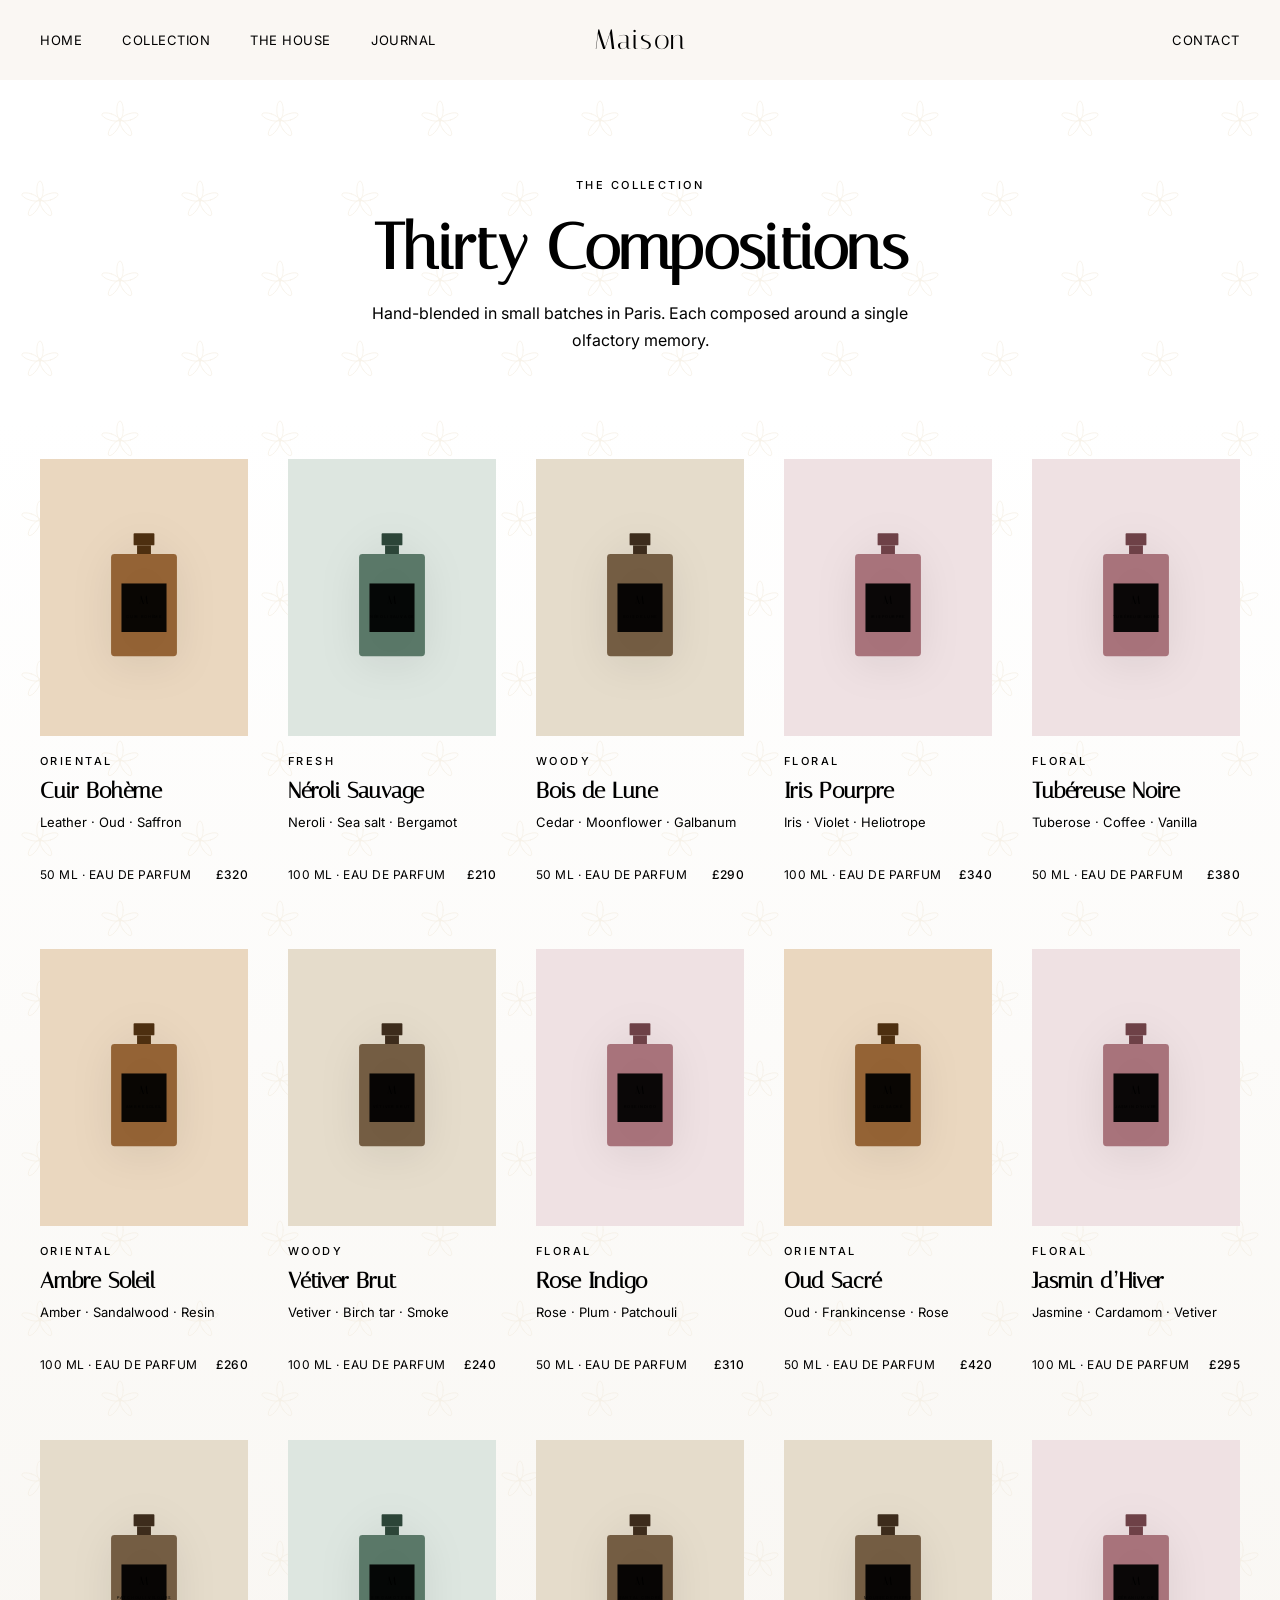
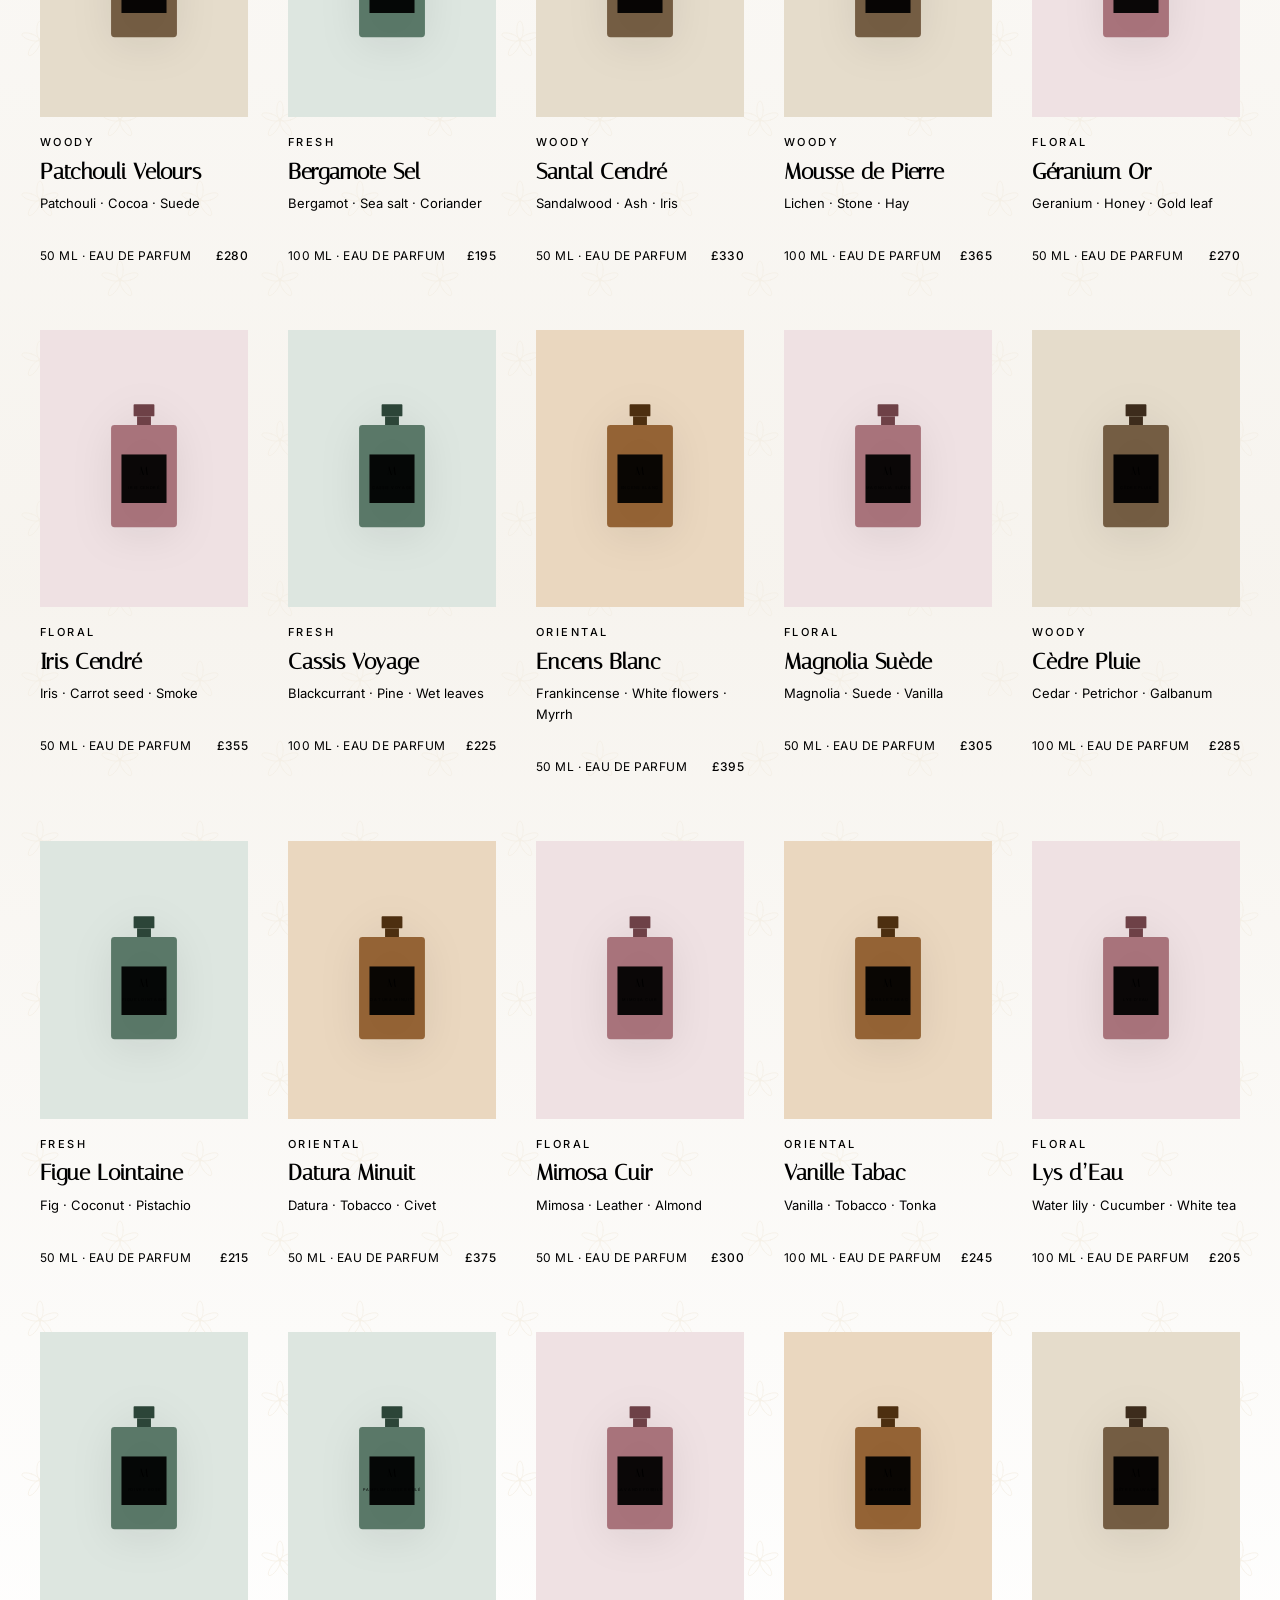
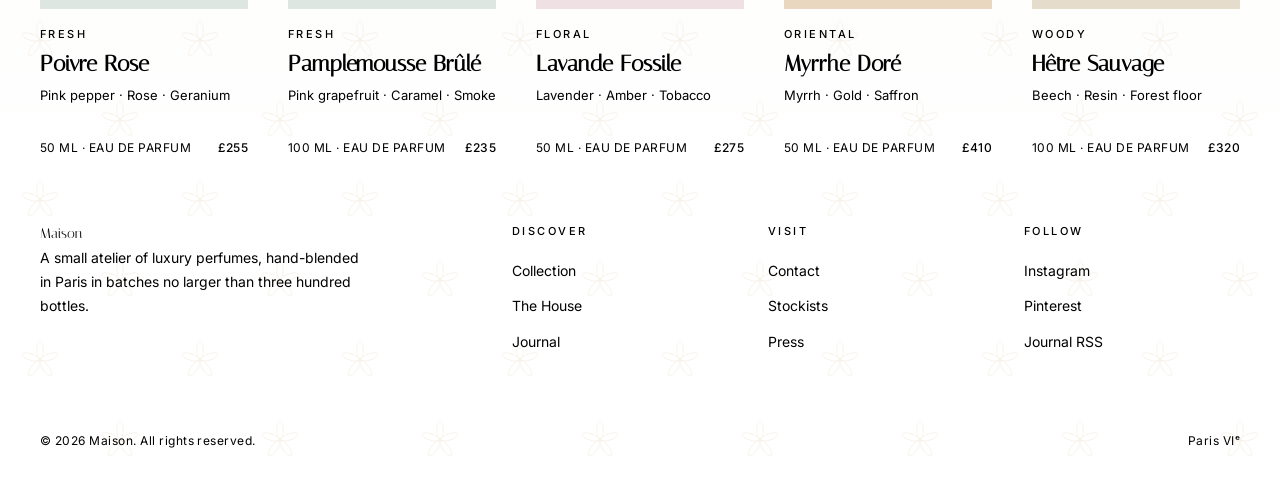
==== collection.html @ 30343d81 "Rebuild as static brand-showcase site; archive Shopify theme The Shopify direction required a paid S" ====
<!doctype html>
<html lang="en">
<head>
  <meta charset="utf-8">
  <meta name="viewport" content="width=device-width, initial-scale=1, viewport-fit=cover">
  <meta name="theme-color" content="#FAF7F2">
  <title>The Collection — Maison</title>
  <meta name="description" content="The full Maison collection: thirty compositions across floral, woody, oriental and fresh families.">

  <link rel="preconnect" href="https://fonts.googleapis.com">
  <link rel="preconnect" href="https://fonts.gstatic.com" crossorigin>
  <link rel="stylesheet" href="https://fonts.googleapis.com/css2?family=Italiana&family=Inter:wght@400;500&display=swap">
  <link rel="stylesheet" href="assets/tokens.css">
  <link rel="stylesheet" href="assets/components.css">
  <link rel="stylesheet" href="assets/site.css">
  <script src="assets/global.js" defer></script>
</head>
<body>
  <a class="skip-to-content-link" href="#main">Skip to content</a>

  <header class="header" data-header>
    <div class="container header__inner">
      <button class="header__menu-toggle" type="button" aria-label="Menu" aria-expanded="false" data-menu-toggle>
        <span class="header__menu-bars" aria-hidden="true"></span>
      </button>
      <nav class="header__nav" aria-label="Primary">
        <ul>
          <li><a href="index.html">Home</a></li>
          <li><a href="collection.html" aria-current="page">Collection</a></li>
          <li><a href="the-house.html">The House</a></li>
          <li><a href="journal.html">Journal</a></li>
        </ul>
      </nav>
      <a href="index.html" class="header__logo">Maison</a>
      <div class="header__actions"><a href="contact.html">Contact</a></div>
    </div>
    <div class="header__panel">
      <ul>
        <li><a href="index.html">Home</a></li>
        <li><a href="collection.html">Collection</a></li>
        <li><a href="the-house.html">The House</a></li>
        <li><a href="journal.html">Journal</a></li>
        <li><a href="contact.html">Contact</a></li>
      </ul>
    </div>
  </header>

  <main id="main">

    <section class="page-hero">
      <div class="container">
        <p class="t-eyebrow page-hero__eyebrow">The Collection</p>
        <h1 class="page-hero__heading">Thirty Compositions</h1>
        <p class="page-hero__sub">Hand-blended in small batches in Paris. Each composed around a single olfactory memory.</p>
      </div>
    </section>

    <section class="demo-grid" style="padding-top: var(--space-5);">
      <div class="container">
        <ul class="demo-grid__list" id="collection-grid"></ul>
      </div>
    </section>

  </main>

  <footer class="footer">
    <div class="container">
      <div class="footer__cols">
        <div class="footer__col footer__brand">
          <p class="footer__brand-wordmark">Maison</p>
          <p>A small atelier of luxury perfumes, hand-blended in Paris in batches no larger than three hundred bottles.</p>
        </div>
        <div class="footer__col">
          <h4>Discover</h4>
          <ul>
            <li><a href="collection.html">Collection</a></li>
            <li><a href="the-house.html">The House</a></li>
            <li><a href="journal.html">Journal</a></li>
          </ul>
        </div>
        <div class="footer__col">
          <h4>Visit</h4>
          <ul>
            <li><a href="contact.html">Contact</a></li>
            <li><a href="contact.html">Stockists</a></li>
            <li><a href="contact.html">Press</a></li>
          </ul>
        </div>
        <div class="footer__col">
          <h4>Follow</h4>
          <ul>
            <li><a href="#">Instagram</a></li>
            <li><a href="#">Pinterest</a></li>
            <li><a href="#">Journal RSS</a></li>
          </ul>
        </div>
      </div>
      <div class="footer__base">
        <p>© 2026 Maison. All rights reserved.</p>
        <p>Paris VIᵉ</p>
      </div>
    </div>
  </footer>

  <script>
    (function () {
      const fragrances = [
        { name: "Cuir Bohème", family: "Oriental", notes: "Leather · Oud · Saffron", price: 320, size: 50 },
        { name: "Néroli Sauvage", family: "Fresh", notes: "Neroli · Sea salt · Bergamot", price: 210, size: 100 },
        { name: "Bois de Lune", family: "Woody", notes: "Cedar · Moonflower · Galbanum", price: 290, size: 50 },
        { name: "Iris Pourpre", family: "Floral", notes: "Iris · Violet · Heliotrope", price: 340, size: 100 },
        { name: "Tubéreuse Noire", family: "Floral", notes: "Tuberose · Coffee · Vanilla", price: 380, size: 50 },
        { name: "Ambre Soleil", family: "Oriental", notes: "Amber · Sandalwood · Resin", price: 260, size: 100 },
        { name: "Vétiver Brut", family: "Woody", notes: "Vetiver · Birch tar · Smoke", price: 240, size: 100 },
        { name: "Rose Indigo", family: "Floral", notes: "Rose · Plum · Patchouli", price: 310, size: 50 },
        { name: "Oud Sacré", family: "Oriental", notes: "Oud · Frankincense · Rose", price: 420, size: 50 },
        { name: "Jasmin d’Hiver", family: "Floral", notes: "Jasmine · Cardamom · Vetiver", price: 295, size: 100 },
        { name: "Patchouli Velours", family: "Woody", notes: "Patchouli · Cocoa · Suede", price: 280, size: 50 },
        { name: "Bergamote Sel", family: "Fresh", notes: "Bergamot · Sea salt · Coriander", price: 195, size: 100 },
        { name: "Santal Cendré", family: "Woody", notes: "Sandalwood · Ash · Iris", price: 330, size: 50 },
        { name: "Mousse de Pierre", family: "Woody", notes: "Lichen · Stone · Hay", price: 365, size: 100 },
        { name: "Géranium Or", family: "Floral", notes: "Geranium · Honey · Gold leaf", price: 270, size: 50 },
        { name: "Iris Cendré", family: "Floral", notes: "Iris · Carrot seed · Smoke", price: 355, size: 50 },
        { name: "Cassis Voyage", family: "Fresh", notes: "Blackcurrant · Pine · Wet leaves", price: 225, size: 100 },
        { name: "Encens Blanc", family: "Oriental", notes: "Frankincense · White flowers · Myrrh", price: 395, size: 50 },
        { name: "Magnolia Suède", family: "Floral", notes: "Magnolia · Suede · Vanilla", price: 305, size: 50 },
        { name: "Cèdre Pluie", family: "Woody", notes: "Cedar · Petrichor · Galbanum", price: 285, size: 100 },
        { name: "Figue Lointaine", family: "Fresh", notes: "Fig · Coconut · Pistachio", price: 215, size: 50 },
        { name: "Datura Minuit", family: "Oriental", notes: "Datura · Tobacco · Civet", price: 375, size: 50 },
        { name: "Mimosa Cuir", family: "Floral", notes: "Mimosa · Leather · Almond", price: 300, size: 50 },
        { name: "Vanille Tabac", family: "Oriental", notes: "Vanilla · Tobacco · Tonka", price: 245, size: 100 },
        { name: "Lys d’Eau", family: "Floral", notes: "Water lily · Cucumber · White tea", price: 205, size: 100 },
        { name: "Poivre Rose", family: "Fresh", notes: "Pink pepper · Rose · Geranium", price: 255, size: 50 },
        { name: "Pamplemousse Brûlé", family: "Fresh", notes: "Pink grapefruit · Caramel · Smoke", price: 235, size: 100 },
        { name: "Lavande Fossile", family: "Floral", notes: "Lavender · Amber · Tobacco", price: 275, size: 50 },
        { name: "Myrrhe Doré", family: "Oriental", notes: "Myrrh · Gold · Saffron", price: 410, size: 50 },
        { name: "Hêtre Sauvage", family: "Woody", notes: "Beech · Resin · Forest floor", price: 320, size: 100 }
      ];

      function bottle(name) {
        return `<svg class="demo-card__bottle" viewBox="0 0 120 160" xmlns="http://www.w3.org/2000/svg" aria-hidden="true"><rect x="48" y="6" width="24" height="14" rx="1" class="demo-card__cap"/><rect x="52" y="20" width="16" height="10" class="demo-card__neck"/><rect x="22" y="30" width="76" height="118" rx="4" class="demo-card__body-shape"/><rect x="34" y="64" width="52" height="56" class="demo-card__label-rect"/><text x="60" y="88" text-anchor="middle" class="demo-card__label-mark">M</text><text x="60" y="104" text-anchor="middle" class="demo-card__label-name">${name.toUpperCase()}</text></svg>`;
      }

      function card(f) {
        const familyClass = 'demo-card--' + f.family.toLowerCase();
        return `<li class="demo-card ${familyClass}"><a href="#" class="demo-card__link" aria-label="${f.name} — preview only" onclick="event.preventDefault()"><div class="demo-card__media">${bottle(f.name)}</div><div class="demo-card__body-text"><p class="t-eyebrow demo-card__family">${f.family}</p><h3 class="demo-card__name">${f.name}</h3><p class="demo-card__notes">${f.notes}</p><div class="demo-card__meta"><span class="demo-card__size">${f.size} ml · Eau de Parfum</span><span class="demo-card__price">£${f.price}</span></div></div></a></li>`;
      }

      const grid = document.getElementById('collection-grid');
      if (grid) grid.innerHTML = fragrances.map(card).join('');
    })();
  </script>
</body>
</html>
---- assets/tokens.css ----
:root {
  --font-display: 'Italiana', 'Cormorant Garamond', 'Times New Roman', serif;
  --font-sans: 'Inter', -apple-system, BlinkMacSystemFont, system-ui, 'Segoe UI', Helvetica, Arial, sans-serif;

  --type-hero: clamp(56px, 9vw, 128px);
  --type-h1: clamp(40px, 5vw, 72px);
  --type-h2: clamp(28px, 3vw, 40px);
  --type-h3: 20px;
  --type-body: 16px;
  --type-small: 13px;
  --type-eyebrow: 11px;

  --lh-display: 1.05;
  --lh-tight: 1.15;
  --lh-body: 1.7;

  --ls-eyebrow: 0.22em;
  --ls-button: 0.16em;
  --ls-meta: 0.04em;

  --ink: {{ settings.color_ink | default: '#0E0E0C' }};
  --paper: {{ settings.color_paper | default: '#FAF7F2' }};
  --paper-alt: {{ settings.color_paper_alt | default: '#F1ECE3' }};
  --champagne: {{ settings.color_champagne | default: '#C9A96E' }};
  --champagne-deep: {{ settings.color_champagne_deep | default: '#A8884F' }};
  --smoke: {{ settings.color_smoke | default: '#6B6862' }};
  --hairline: {{ settings.color_hairline | default: '#E4DFD4' }};
  --error: #8C2A1F;

  --space-1: 4px;
  --space-2: 8px;
  --space-3: 16px;
  --space-4: 24px;
  --space-5: 40px;
  --space-6: 64px;
  --space-7: 96px;
  --space-8: 144px;

  --container: {{ settings.page_width | default: 1440 }}px;
  --gutter: 40px;
  --gutter-mobile: 20px;
  --section-y: {{ settings.section_padding | default: 144 }}px;
  --section-y-mobile: 80px;

  --hairline-w: 1px;
  --transition-quiet: 240ms cubic-bezier(0.2, 0, 0.2, 1);
  --transition-slow: 480ms cubic-bezier(0.2, 0, 0.2, 1);

  --z-header: 50;
  --z-drawer: 80;
  --z-modal: 90;
}

@media (max-width: 749px) {
  :root {
    --gutter: var(--gutter-mobile);
    --section-y: var(--section-y-mobile);
  }
}

*,
*::before,
*::after {
  box-sizing: border-box;
}

html {
  -webkit-text-size-adjust: 100%;
  -webkit-tap-highlight-color: transparent;
}

body {
  margin: 0;
  background-color: var(--paper);
  background-image: url("data:image/svg+xml;utf8,%3Csvg xmlns='http://www.w3.org/2000/svg' viewBox='0 0 160 160' width='160' height='160'%3E%3Cg fill='none' stroke='%23C9A96E' stroke-width='0.8' stroke-linecap='round' opacity='0.16'%3E%3Cg transform='translate(40 40)'%3E%3Cellipse cx='0' cy='-10' rx='3.2' ry='9'/%3E%3Cellipse cx='0' cy='-10' rx='3.2' ry='9' transform='rotate(72)'/%3E%3Cellipse cx='0' cy='-10' rx='3.2' ry='9' transform='rotate(144)'/%3E%3Cellipse cx='0' cy='-10' rx='3.2' ry='9' transform='rotate(216)'/%3E%3Cellipse cx='0' cy='-10' rx='3.2' ry='9' transform='rotate(288)'/%3E%3Ccircle cx='0' cy='0' r='1.6' fill='%23C9A96E' stroke='none'/%3E%3C/g%3E%3Cg transform='translate(120 120)'%3E%3Cellipse cx='0' cy='-10' rx='3.2' ry='9'/%3E%3Cellipse cx='0' cy='-10' rx='3.2' ry='9' transform='rotate(72)'/%3E%3Cellipse cx='0' cy='-10' rx='3.2' ry='9' transform='rotate(144)'/%3E%3Cellipse cx='0' cy='-10' rx='3.2' ry='9' transform='rotate(216)'/%3E%3Cellipse cx='0' cy='-10' rx='3.2' ry='9' transform='rotate(288)'/%3E%3Ccircle cx='0' cy='0' r='1.6' fill='%23C9A96E' stroke='none'/%3E%3C/g%3E%3C/g%3E%3C/svg%3E");
  background-repeat: repeat;
  background-size: 160px 160px;
  color: var(--ink);
  font-family: var(--font-sans);
  font-size: var(--type-body);
  line-height: var(--lh-body);
  font-weight: 400;
  -webkit-font-smoothing: antialiased;
  -moz-osx-font-smoothing: grayscale;
}

img,
svg,
video {
  display: block;
  max-width: 100%;
  height: auto;
}

a {
  color: inherit;
  text-decoration: none;
  transition: color var(--transition-quiet);
}

a:hover {
  color: var(--champagne-deep);
}

button {
  background: none;
  border: 0;
  padding: 0;
  font: inherit;
  color: inherit;
  cursor: pointer;
}

input,
select,
textarea {
  font: inherit;
  color: inherit;
}

::selection {
  background: var(--ink);
  color: var(--paper);
}

.skip-to-content-link {
  position: absolute;
  left: -9999px;
  top: 0;
  z-index: 999;
  padding: var(--space-3);
  background: var(--ink);
  color: var(--paper);
}

.skip-to-content-link:focus {
  left: 0;
}

:focus-visible {
  outline: 2px solid var(--champagne);
  outline-offset: 2px;
}

.visually-hidden {
  clip: rect(0 0 0 0);
  clip-path: inset(50%);
  height: 1px;
  overflow: hidden;
  position: absolute;
  white-space: nowrap;
  width: 1px;
}
---- assets/components.css ----
/* ──────────────────────────────────────────────────────────────────
   Layout primitives
   ────────────────────────────────────────────────────────────────── */

.container {
  width: 100%;
  max-width: var(--container);
  margin-inline: auto;
  padding-inline: var(--gutter);
}

.section {
  padding-block: var(--section-y);
}

.section--tight {
  padding-block: var(--space-7);
}

.section--alt {
  background: var(--paper-alt);
}

.section--ink {
  background: var(--ink);
  color: var(--paper);
}

.bleed {
  width: 100vw;
  margin-left: 50%;
  transform: translateX(-50%);
}

.hairline {
  border: 0;
  border-top: var(--hairline-w) solid var(--hairline);
  margin: 0;
}

.hairline--ink {
  border-color: var(--ink);
}

/* ──────────────────────────────────────────────────────────────────
   Typography
   ────────────────────────────────────────────────────────────────── */

.t-display {
  font-family: var(--font-display);
  font-weight: 400;
  line-height: var(--lh-display);
  letter-spacing: 0.01em;
}

.t-hero {
  font-family: var(--font-display);
  font-size: var(--type-hero);
  line-height: var(--lh-display);
  letter-spacing: 0.01em;
  margin: 0;
}

.t-h1 {
  font-family: var(--font-display);
  font-size: var(--type-h1);
  line-height: var(--lh-tight);
  margin: 0;
}

.t-h2 {
  font-family: var(--font-display);
  font-size: var(--type-h2);
  line-height: var(--lh-tight);
  margin: 0;
}

.t-h3 {
  font-family: var(--font-sans);
  font-size: var(--type-h3);
  font-weight: 500;
  text-transform: uppercase;
  letter-spacing: var(--ls-eyebrow);
  margin: 0;
}

.t-body {
  font-size: var(--type-body);
  line-height: var(--lh-body);
}

.t-small {
  font-size: var(--type-small);
  letter-spacing: var(--ls-meta);
  color: var(--smoke);
}

.t-eyebrow {
  font-family: var(--font-sans);
  font-size: var(--type-eyebrow);
  font-weight: 500;
  text-transform: uppercase;
  letter-spacing: var(--ls-eyebrow);
  color: var(--smoke);
}

.t-italic {
  font-family: 'Cormorant Garamond', var(--font-display);
  font-style: italic;
}

.prose {
  max-width: 640px;
  font-size: 17px;
  line-height: var(--lh-body);
}

.prose p {
  margin-block: 0 1.4em;
}

.prose p:first-of-type::first-letter {
  font-family: var(--font-display);
  font-size: 4.2em;
  line-height: 0.9;
  float: left;
  padding-right: 0.12em;
  padding-top: 0.06em;
}

.prose blockquote {
  font-family: var(--font-display);
  font-size: clamp(24px, 3vw, 36px);
  line-height: 1.3;
  margin: var(--space-6) 0;
  padding-inline: var(--space-5);
  border-left: var(--hairline-w) solid var(--champagne);
}

/* ──────────────────────────────────────────────────────────────────
   Buttons
   ────────────────────────────────────────────────────────────────── */

.btn {
  display: inline-flex;
  align-items: center;
  justify-content: center;
  gap: var(--space-2);
  height: 56px;
  padding-inline: var(--space-5);
  font-family: var(--font-sans);
  font-size: 12px;
  font-weight: 500;
  text-transform: uppercase;
  letter-spacing: var(--ls-button);
  border: var(--hairline-w) solid var(--ink);
  background: var(--ink);
  color: var(--paper);
  cursor: pointer;
  transition: background var(--transition-quiet), color var(--transition-quiet), border-color var(--transition-quiet);
  white-space: nowrap;
}

.btn:hover {
  background: var(--champagne-deep);
  border-color: var(--champagne-deep);
  color: var(--paper);
}

.btn--ghost {
  background: transparent;
  color: var(--ink);
}

.btn--ghost:hover {
  background: var(--ink);
  color: var(--paper);
}

.btn--inline {
  height: auto;
  padding: 0;
  border: 0;
  background: transparent;
  color: var(--ink);
  letter-spacing: var(--ls-button);
  position: relative;
}

.btn--inline::after {
  content: '';
  position: absolute;
  left: 0;
  right: 0;
  bottom: -6px;
  height: 1px;
  background: currentColor;
  transform-origin: left;
  transition: transform var(--transition-quiet);
}

.btn--inline:hover {
  color: var(--champagne-deep);
}

.btn--full {
  width: 100%;
}

.btn--small {
  height: 40px;
  font-size: 11px;
  padding-inline: var(--space-4);
}

/* ──────────────────────────────────────────────────────────────────
   Forms
   ────────────────────────────────────────────────────────────────── */

.field {
  position: relative;
  display: block;
}

.field__input,
.field__textarea {
  width: 100%;
  height: 56px;
  padding: 0 var(--space-3);
  background: transparent;
  border: var(--hairline-w) solid var(--hairline);
  font-family: var(--font-sans);
  font-size: 15px;
  color: var(--ink);
  transition: border-color var(--transition-quiet);
}

.field__textarea {
  height: auto;
  min-height: 144px;
  padding-block: var(--space-3);
  resize: vertical;
  line-height: var(--lh-body);
}

.field__input:focus,
.field__textarea:focus {
  outline: none;
  border-color: var(--ink);
}

.field__label {
  display: block;
  margin-bottom: var(--space-2);
  font-size: var(--type-eyebrow);
  font-weight: 500;
  text-transform: uppercase;
  letter-spacing: var(--ls-eyebrow);
  color: var(--smoke);
}

.field--inline {
  display: flex;
  align-items: stretch;
  border-bottom: var(--hairline-w) solid currentColor;
}

.field--inline .field__input {
  border: 0;
  height: 48px;
  padding-inline: 0;
  background: transparent;
}

.field--inline .btn {
  height: 48px;
  background: transparent;
  border: 0;
  color: inherit;
  padding-inline: var(--space-3);
}

/* Pill-style selector (sizes, etc.) */

.pill-group {
  display: flex;
  flex-wrap: wrap;
  gap: var(--space-2);
}

.pill {
  display: inline-flex;
  align-items: center;
  height: 44px;
  padding-inline: var(--space-4);
  border: var(--hairline-w) solid var(--hairline);
  background: transparent;
  color: var(--ink);
  font-size: 13px;
  letter-spacing: var(--ls-meta);
  cursor: pointer;
  transition: border-color var(--transition-quiet), background var(--transition-quiet), color var(--transition-quiet);
}

.pill:hover {
  border-color: var(--ink);
}

.pill[aria-checked='true'],
.pill.is-active {
  background: var(--ink);
  border-color: var(--ink);
  color: var(--paper);
}

.pill[disabled] {
  opacity: 0.4;
  cursor: not-allowed;
  text-decoration: line-through;
}

/* ──────────────────────────────────────────────────────────────────
   Product card
   ────────────────────────────────────────────────────────────────── */

.product-card {
  display: block;
  color: inherit;
}

.product-card__media {
  position: relative;
  aspect-ratio: 4 / 5;
  overflow: hidden;
  background: var(--paper-alt);
}

.product-card__media img {
  width: 100%;
  height: 100%;
  object-fit: cover;
  transition: transform var(--transition-slow);
}

.product-card:hover .product-card__media img {
  transform: scale(1.03);
}

.product-card__body {
  padding-top: var(--space-3);
  text-align: center;
}

.product-card__eyebrow {
  font-size: var(--type-eyebrow);
  text-transform: uppercase;
  letter-spacing: var(--ls-eyebrow);
  color: var(--smoke);
  margin-bottom: var(--space-1);
}

.product-card__title {
  font-family: var(--font-display);
  font-size: 22px;
  line-height: 1.1;
  margin: 0 0 var(--space-2);
}

.product-card__price {
  font-size: var(--type-small);
  letter-spacing: var(--ls-meta);
  color: var(--smoke);
}

.product-card__tag {
  position: absolute;
  top: var(--space-3);
  left: var(--space-3);
  font-size: 10px;
  text-transform: uppercase;
  letter-spacing: var(--ls-eyebrow);
  background: var(--paper);
  color: var(--ink);
  padding: 6px var(--space-2);
}

/* ──────────────────────────────────────────────────────────────────
   Drawer
   ────────────────────────────────────────────────────────────────── */

.drawer {
  position: fixed;
  inset: 0;
  z-index: var(--z-drawer);
  pointer-events: none;
}

.drawer[open] {
  pointer-events: auto;
}

.drawer__overlay {
  position: absolute;
  inset: 0;
  background: rgba(14, 14, 12, 0);
  transition: background var(--transition-quiet);
}

.drawer[open] .drawer__overlay {
  background: rgba(14, 14, 12, 0.4);
}

.drawer__panel {
  position: absolute;
  top: 0;
  right: 0;
  bottom: 0;
  width: min(100%, 460px);
  background: var(--paper);
  transform: translateX(100%);
  transition: transform var(--transition-slow);
  display: flex;
  flex-direction: column;
}

.drawer[open] .drawer__panel {
  transform: translateX(0);
}

.drawer__header {
  display: flex;
  align-items: center;
  justify-content: space-between;
  padding: var(--space-4);
  border-bottom: var(--hairline-w) solid var(--hairline);
}

.drawer__body {
  flex: 1;
  overflow-y: auto;
  padding: var(--space-4);
}

.drawer__footer {
  border-top: var(--hairline-w) solid var(--hairline);
  padding: var(--space-4);
}

/* ──────────────────────────────────────────────────────────────────
   Grid utilities
   ────────────────────────────────────────────────────────────────── */

.grid {
  display: grid;
  gap: var(--space-5);
}

.grid--products {
  grid-template-columns: repeat(2, 1fr);
}

@media (min-width: 750px) {
  .grid--products {
    grid-template-columns: repeat(3, 1fr);
  }
}

.grid--families {
  grid-template-columns: repeat(2, 1fr);
}

@media (min-width: 990px) {
  .grid--families {
    grid-template-columns: repeat(4, 1fr);
  }
}

.split {
  display: grid;
  gap: var(--space-6);
  align-items: center;
}

@media (min-width: 990px) {
  .split {
    grid-template-columns: 6fr 4fr;
    gap: var(--space-7);
  }

  .split--reverse > :first-child {
    order: 2;
  }
}

.split--equal {
  align-items: stretch;
}

@media (min-width: 990px) {
  .split--equal {
    grid-template-columns: 1fr 1fr;
  }
}

/* ──────────────────────────────────────────────────────────────────
   Disclosure / accordion
   ────────────────────────────────────────────────────────────────── */

.disclosure {
  border-bottom: var(--hairline-w) solid var(--hairline);
}

.disclosure__summary {
  display: flex;
  align-items: center;
  justify-content: space-between;
  padding: var(--space-4) 0;
  cursor: pointer;
  list-style: none;
  font-size: var(--type-small);
  letter-spacing: var(--ls-meta);
  text-transform: uppercase;
}

.disclosure__summary::-webkit-details-marker {
  display: none;
}

.disclosure__summary::after {
  content: '+';
  font-family: var(--font-display);
  font-size: 24px;
  transition: transform var(--transition-quiet);
}

.disclosure[open] .disclosure__summary::after {
  content: '−';
}

.disclosure__body {
  padding-bottom: var(--space-4);
  font-size: 15px;
  line-height: var(--lh-body);
  color: var(--smoke);
}

/* ──────────────────────────────────────────────────────────────────
   Misc
   ────────────────────────────────────────────────────────────────── */

.eyebrow-rule {
  display: inline-flex;
  align-items: center;
  gap: var(--space-3);
}

.eyebrow-rule::before,
.eyebrow-rule::after {
  content: '';
  width: 32px;
  height: 1px;
  background: currentColor;
  opacity: 0.4;
}

.no-scroll {
  overflow: hidden;
}
---- assets/site.css ----
/* ──────────────────────────────────────────────────────────────────
   Header
   ────────────────────────────────────────────────────────────────── */

.header {
  position: sticky;
  top: 0;
  z-index: var(--z-header);
  background: rgba(250, 247, 242, 0.92);
  backdrop-filter: blur(10px);
  -webkit-backdrop-filter: blur(10px);
  border-bottom: var(--hairline-w) solid var(--hairline);
}

.header__inner {
  display: grid;
  grid-template-columns: 1fr auto 1fr;
  align-items: center;
  height: 80px;
  gap: var(--space-4);
}

.header__logo {
  justify-self: center;
  font-family: var(--font-display);
  font-size: 28px;
  letter-spacing: 0.04em;
  line-height: 1;
}

.header__wordmark {
  text-transform: uppercase;
  font-size: 18px;
  letter-spacing: 0.22em;
  font-family: var(--font-sans);
  font-weight: 500;
}

.header__nav {
  grid-column: 1;
  display: none;
}

@media (min-width: 990px) {
  .header__nav {
    display: block;
    justify-self: start;
  }
  .header__nav ul {
    display: flex;
    gap: var(--space-5);
    list-style: none;
    margin: 0;
    padding: 0;
  }
  .header__nav a {
    font-size: var(--type-small);
    letter-spacing: var(--ls-meta);
    text-transform: uppercase;
  }
  .header__nav a[aria-current='page'] {
    color: var(--champagne-deep);
  }
}

.header__actions {
  grid-column: 3;
  justify-self: end;
  font-size: var(--type-small);
  letter-spacing: var(--ls-meta);
  text-transform: uppercase;
}

.header__menu-toggle {
  grid-column: 1;
  justify-self: start;
  width: 40px;
  height: 40px;
  display: inline-flex;
  align-items: center;
  justify-content: center;
}

@media (min-width: 990px) {
  .header__menu-toggle { display: none; }
  .header__actions { display: block; }
}

.header__menu-bars,
.header__menu-bars::before,
.header__menu-bars::after {
  display: block;
  width: 22px;
  height: 1px;
  background: currentColor;
}
.header__menu-bars::before,
.header__menu-bars::after {
  content: '';
  position: relative;
}
.header__menu-bars::before { top: -7px; }
.header__menu-bars::after  { top: 6px; }

.header__panel {
  position: fixed;
  top: 80px;
  left: 0;
  right: 0;
  bottom: 0;
  background: var(--paper);
  transform: translateY(-100%);
  transition: transform var(--transition-slow);
  pointer-events: none;
  overflow-y: auto;
  visibility: hidden;
}

.header[data-menu-open='true'] .header__panel {
  transform: translateY(0);
  pointer-events: auto;
  visibility: visible;
}

@media (min-width: 990px) {
  .header__panel { display: none; }
}

.header__panel ul {
  list-style: none;
  margin: 0;
  padding: var(--space-6) var(--gutter);
}
.header__panel li + li { margin-top: var(--space-3); }
.header__panel a {
  font-family: var(--font-display);
  font-size: 40px;
  line-height: 1.1;
}

/* ──────────────────────────────────────────────────────────────────
   Hero
   ────────────────────────────────────────────────────────────────── */

.hero {
  position: relative;
  min-height: min(82vh, 760px);
  display: grid;
  place-items: center;
  text-align: center;
  padding: var(--space-7) var(--gutter);
  overflow: hidden;
}

.hero::before {
  content: '';
  position: absolute;
  inset: 0;
  background:
    radial-gradient(ellipse at 50% 30%, rgba(201, 169, 110, 0.18) 0%, transparent 60%),
    linear-gradient(180deg, var(--paper-alt) 0%, var(--paper) 100%);
  z-index: -1;
}

.hero__inner {
  max-width: 820px;
  display: flex;
  flex-direction: column;
  gap: var(--space-4);
  align-items: center;
}

.hero__eyebrow { color: var(--smoke); margin: 0; }
.hero__heading { margin: 0; }
.hero__sub { color: var(--smoke); max-width: 540px; font-size: 17px; line-height: var(--lh-body); margin: 0; }
.hero__cta { margin-top: var(--space-4); }

/* ──────────────────────────────────────────────────────────────────
   Editorial split
   ────────────────────────────────────────────────────────────────── */

.editorial-split { padding-block: var(--section-y); }

.editorial-split__media {
  aspect-ratio: 4 / 5;
  background:
    linear-gradient(135deg, rgba(168, 136, 79, 0.25), rgba(14, 14, 12, 0.15)),
    var(--paper-alt);
  display: grid;
  place-items: center;
  position: relative;
  overflow: hidden;
}

.editorial-split__media::after {
  content: '';
  position: absolute;
  width: 60%;
  height: 80%;
  border: 1px solid var(--champagne);
  opacity: 0.4;
}

.editorial-split__body { display: flex; flex-direction: column; gap: var(--space-3); }
.editorial-split__body h2 { margin: 0; }
.editorial-split__body p { color: var(--smoke); font-size: 17px; line-height: var(--lh-body); margin: 0; }
.editorial-split__cta { margin-top: var(--space-3); align-self: flex-start; }

/* ──────────────────────────────────────────────────────────────────
   Family tiles
   ────────────────────────────────────────────────────────────────── */

.family-tiles { padding-block: var(--section-y); background: var(--paper-alt); }

.family-tiles__head {
  text-align: center;
  margin-bottom: var(--space-6);
  display: flex;
  flex-direction: column;
  gap: var(--space-3);
  align-items: center;
}

.family-tile {
  display: block;
  position: relative;
}

.family-tile__media {
  aspect-ratio: 4 / 5;
  overflow: hidden;
  background: var(--paper);
  display: grid;
  place-items: center;
  transition: transform var(--transition-slow);
}

.family-tile__media svg { width: 38%; height: auto; }
.family-tile:hover .family-tile__media { transform: translateY(-4px); }

.family-tile--floral .family-tile__media   { background: #efe1e3; }
.family-tile--woody .family-tile__media    { background: #e5dccb; }
.family-tile--oriental .family-tile__media { background: #ead7bf; }
.family-tile--fresh .family-tile__media    { background: #dde6e0; }

.family-tile__body { text-align: center; padding-top: var(--space-3); }
.family-tile__title { font-family: var(--font-display); font-size: 28px; margin: 0 0 var(--space-1); }
.family-tile__body p { color: var(--smoke); font-size: var(--type-small); margin: 0; }

/* ──────────────────────────────────────────────────────────────────
   Demo fragrance grid (30 cards)
   ────────────────────────────────────────────────────────────────── */

.demo-grid {
  padding-block: var(--section-y);
  background: linear-gradient(180deg, transparent, rgba(241, 236, 227, 0.6) 60%, transparent);
}

.demo-grid__head {
  text-align: center;
  max-width: 640px;
  margin: 0 auto var(--space-7);
  display: flex;
  flex-direction: column;
  gap: var(--space-3);
  align-items: center;
}

.demo-grid__heading { margin: 0; }
.demo-grid__body { color: var(--smoke); max-width: 520px; margin: 0; }

.demo-grid__list {
  list-style: none;
  margin: 0;
  padding: 0;
  display: grid;
  grid-template-columns: repeat(2, 1fr);
  gap: var(--space-5) var(--space-4);
}

@media (min-width: 750px) {
  .demo-grid__list { grid-template-columns: repeat(3, 1fr); gap: var(--space-6) var(--space-5); }
}
@media (min-width: 990px) {
  .demo-grid__list { grid-template-columns: repeat(5, 1fr); }
}

.demo-card { margin: 0; }
.demo-card__link {
  display: flex;
  flex-direction: column;
  gap: var(--space-3);
  color: inherit;
  cursor: pointer;
}

.demo-card__media {
  aspect-ratio: 3 / 4;
  background: var(--demo-card-bg, var(--paper-alt));
  display: grid;
  place-items: center;
  overflow: hidden;
  transition: transform var(--transition-slow);
}

.demo-card__link:hover .demo-card__media {
  transform: translateY(-4px);
}

.demo-card__bottle {
  width: 50%;
  height: auto;
  filter: drop-shadow(0 8px 20px rgba(14, 14, 12, 0.08));
}
.demo-card__cap { fill: var(--demo-card-glass-dark, #322a20); }
.demo-card__neck { fill: var(--demo-card-glass-dark, #322a20); }
.demo-card__body-shape { fill: var(--demo-card-glass, #5a4a35); opacity: 0.92; }
.demo-card__label-rect { fill: var(--paper); opacity: 0.94; }
.demo-card__label-mark {
  font-family: var(--font-display);
  font-size: 14px;
  fill: var(--ink);
}
.demo-card__label-name {
  font-family: var(--font-sans);
  font-size: 4.5px;
  fill: var(--ink);
  letter-spacing: 0.18em;
  text-transform: uppercase;
}

.demo-card--floral {
  --demo-card-bg: #efe1e3;
  --demo-card-glass: #a26a72;
  --demo-card-glass-dark: #6e4147;
}
.demo-card--woody {
  --demo-card-bg: #e5dccb;
  --demo-card-glass: #6b5238;
  --demo-card-glass-dark: #3d2c1c;
}
.demo-card--oriental {
  --demo-card-bg: #ead7bf;
  --demo-card-glass: #8c5a2a;
  --demo-card-glass-dark: #4d2f10;
}
.demo-card--fresh {
  --demo-card-bg: #dde6e0;
  --demo-card-glass: #4f6f5e;
  --demo-card-glass-dark: #2c4538;
}

.demo-card__body-text {
  display: flex;
  flex-direction: column;
  gap: var(--space-2);
}

.demo-card__family { color: var(--champagne-deep); margin: 0; }

.demo-card__name {
  font-family: var(--font-display);
  font-size: 22px;
  line-height: var(--lh-tight);
  margin: 0;
}

.demo-card__notes {
  font-size: 13px;
  color: var(--smoke);
  line-height: 1.6;
  margin: 0;
}

.demo-card__meta {
  display: flex;
  justify-content: space-between;
  align-items: baseline;
  margin-top: var(--space-2);
  padding-top: var(--space-3);
  border-top: var(--hairline-w) solid var(--hairline);
  font-size: 12px;
  letter-spacing: var(--ls-meta);
  text-transform: uppercase;
}
.demo-card__size { color: var(--smoke); }
.demo-card__price { color: var(--ink); font-weight: 500; }

.demo-card__link:hover .demo-card__name { color: var(--champagne-deep); }

/* ──────────────────────────────────────────────────────────────────
   Journal teaser
   ────────────────────────────────────────────────────────────────── */

.journal-teaser { padding-block: var(--section-y); }

.journal-teaser__head {
  display: flex;
  flex-direction: column;
  gap: var(--space-2);
  align-items: flex-start;
  margin-bottom: var(--space-6);
}

.journal-teaser__list {
  list-style: none;
  margin: 0;
  padding: 0;
  display: grid;
  gap: var(--space-5);
  grid-template-columns: repeat(1, 1fr);
}

@media (min-width: 750px) {
  .journal-teaser__list { grid-template-columns: repeat(3, 1fr); }
}

.journal-card a { display: block; color: inherit; }
.journal-card__media {
  aspect-ratio: 4 / 5;
  overflow: hidden;
  background: var(--paper-alt);
  display: grid;
  place-items: center;
  transition: transform var(--transition-slow);
}
.journal-card__media svg { width: 30%; height: auto; opacity: 0.5; }

.journal-card--notes  .journal-card__media { background: linear-gradient(180deg, #efe1e3, #e5d4d7); }
.journal-card--rituals .journal-card__media { background: linear-gradient(180deg, #ead7bf, #dcc4a4); }
.journal-card--people  .journal-card__media { background: linear-gradient(180deg, #dde6e0, #c8d4cc); }

.journal-card a:hover .journal-card__media { transform: translateY(-4px); }
.journal-card__body { padding-top: var(--space-3); border-top: var(--hairline-w) solid var(--hairline); margin-top: var(--space-3); }
.journal-card__title { font-family: var(--font-display); font-size: 24px; line-height: 1.15; margin: var(--space-2) 0; }

/* ──────────────────────────────────────────────────────────────────
   Newsletter
   ────────────────────────────────────────────────────────────────── */

.newsletter {
  padding-block: var(--section-y);
  background: var(--ink);
  color: var(--paper);
  text-align: center;
}
.newsletter__inner { max-width: 560px; margin-inline: auto; display: flex; flex-direction: column; gap: var(--space-4); align-items: center; }
.newsletter__eyebrow { color: var(--champagne); margin: 0; }
.newsletter__heading { margin: 0; }
.newsletter__sub { color: rgba(250, 247, 242, 0.7); margin: 0; }
.newsletter__form { display: flex; width: 100%; max-width: 420px; border-bottom: 1px solid var(--paper); }
.newsletter__form input {
  flex: 1;
  background: transparent;
  border: 0;
  color: var(--paper);
  padding: var(--space-3) 0;
}
.newsletter__form input::placeholder { color: rgba(250, 247, 242, 0.4); }
.newsletter__form button {
  font-size: 12px;
  text-transform: uppercase;
  letter-spacing: var(--ls-button);
  background: transparent;
  border: 0;
  color: var(--paper);
  padding-inline: var(--space-3);
  cursor: pointer;
}

/* ──────────────────────────────────────────────────────────────────
   Footer
   ────────────────────────────────────────────────────────────────── */

.footer {
  background: var(--paper);
  padding-block: var(--space-6) var(--space-4);
  border-top: var(--hairline-w) solid var(--hairline);
}

.footer__cols {
  display: grid;
  gap: var(--space-5);
  grid-template-columns: repeat(1, 1fr);
}
@media (min-width: 750px) {
  .footer__cols { grid-template-columns: 2fr 1fr 1fr 1fr; }
}

.footer__col h4 {
  font-size: var(--type-eyebrow);
  text-transform: uppercase;
  letter-spacing: var(--ls-eyebrow);
  color: var(--smoke);
  margin: 0 0 var(--space-3);
  font-weight: 500;
}

.footer__col ul { list-style: none; margin: 0; padding: 0; display: flex; flex-direction: column; gap: var(--space-2); }
.footer__col li a { font-size: 14px; }

.footer__brand-wordmark {
  font-family: var(--font-display);
  font-size: 32px;
  margin: 0 0 var(--space-2);
}

.footer__brand p { font-size: 14px; color: var(--smoke); margin: 0; max-width: 320px; }

.footer__base {
  display: flex;
  justify-content: space-between;
  align-items: center;
  padding-top: var(--space-4);
  margin-top: var(--space-5);
  border-top: var(--hairline-w) solid var(--hairline);
  font-size: 12px;
  letter-spacing: var(--ls-meta);
  color: var(--smoke);
}

/* ──────────────────────────────────────────────────────────────────
   Page-specific: long-form prose page (the-house etc.)
   ────────────────────────────────────────────────────────────────── */

.page-hero { padding-block: var(--space-7) var(--space-6); text-align: center; }
.page-hero__eyebrow { margin: 0 0 var(--space-3); }
.page-hero__heading { margin: 0; font-family: var(--font-display); font-size: clamp(40px, 5vw, 72px); line-height: var(--lh-tight); }
.page-hero__sub { margin: var(--space-3) auto 0; color: var(--smoke); max-width: 560px; }

.prose-wrap { padding-block: var(--space-5) var(--section-y); }
.prose-wrap .prose { margin-inline: auto; }

/* contact page */
.contact-grid {
  display: grid;
  gap: var(--space-6);
  grid-template-columns: 1fr;
  padding-block: var(--section-y);
}
@media (min-width: 750px) {
  .contact-grid { grid-template-columns: 1fr 1fr; }
}
.contact-block h2 { margin: 0 0 var(--space-3); font-family: var(--font-display); font-size: 32px; }
.contact-block a { border-bottom: 1px solid var(--ink); }
.contact-block p + p { margin-top: var(--space-2); }
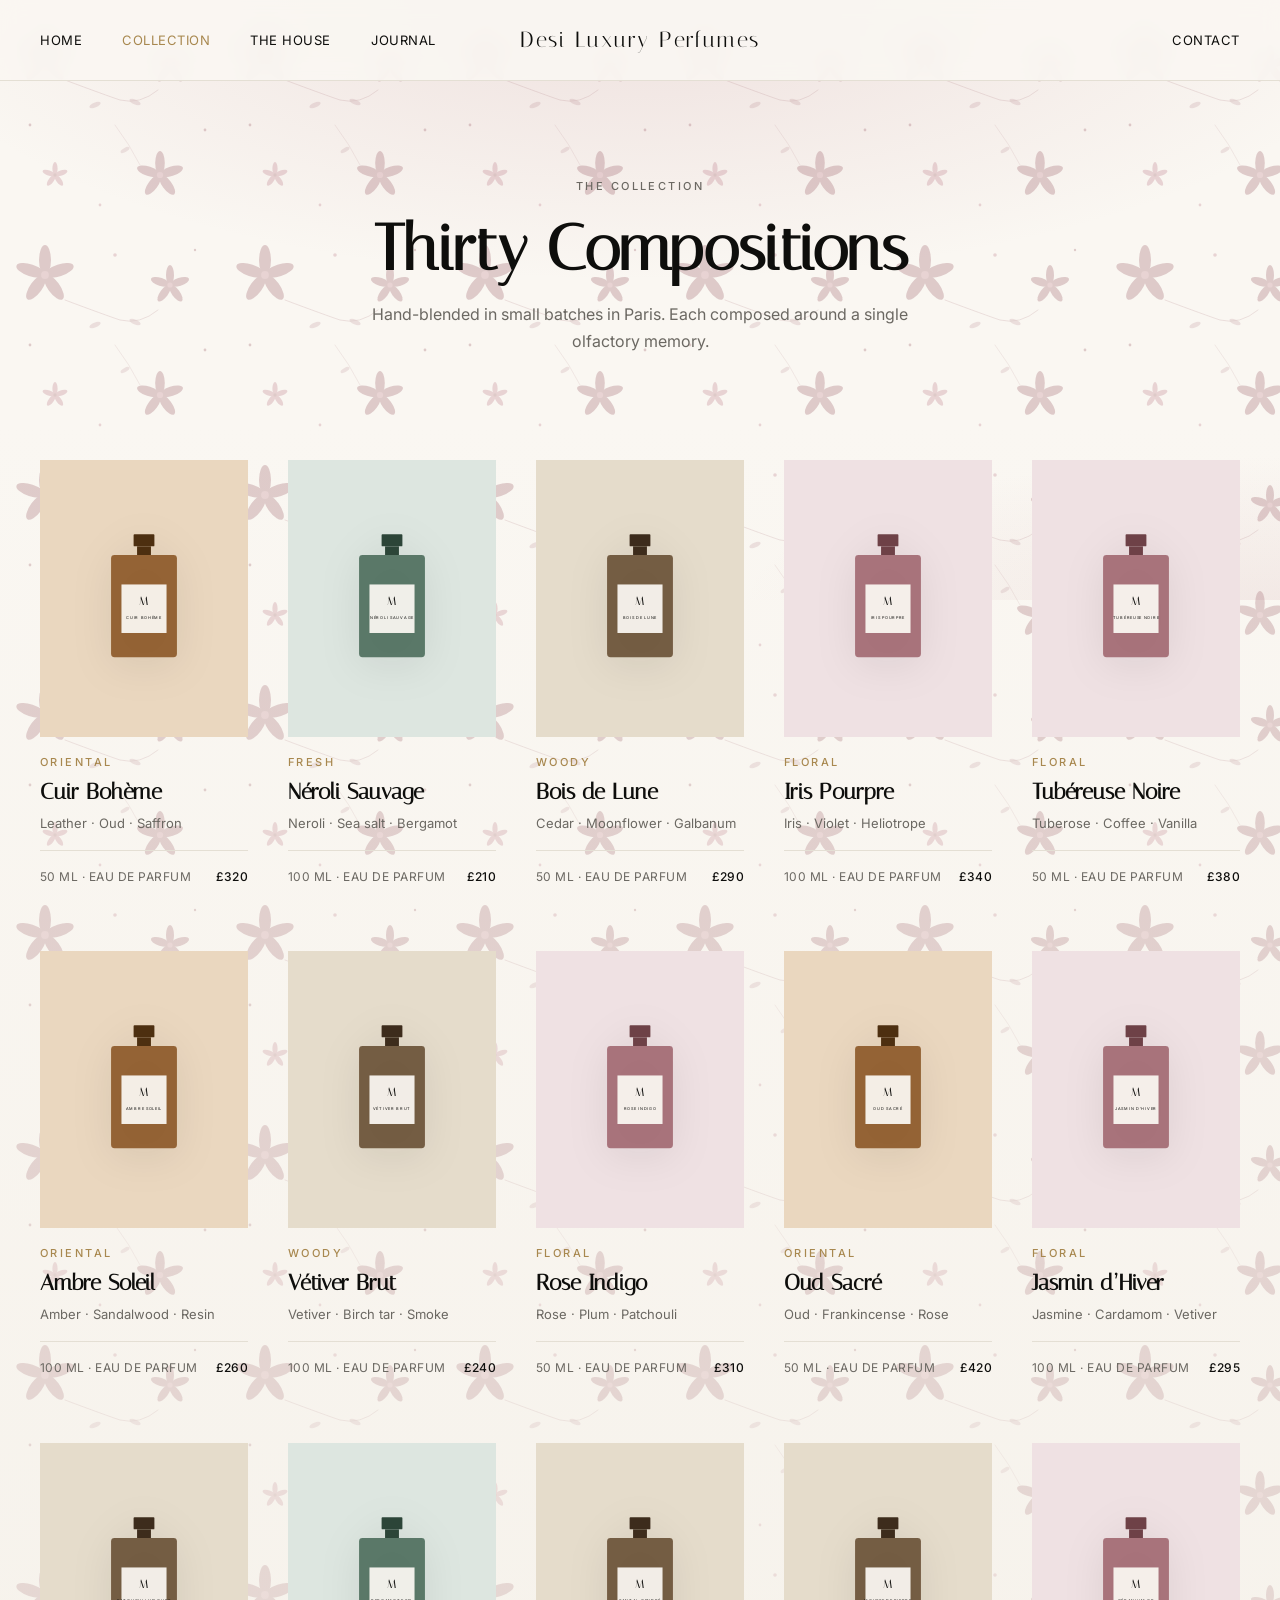
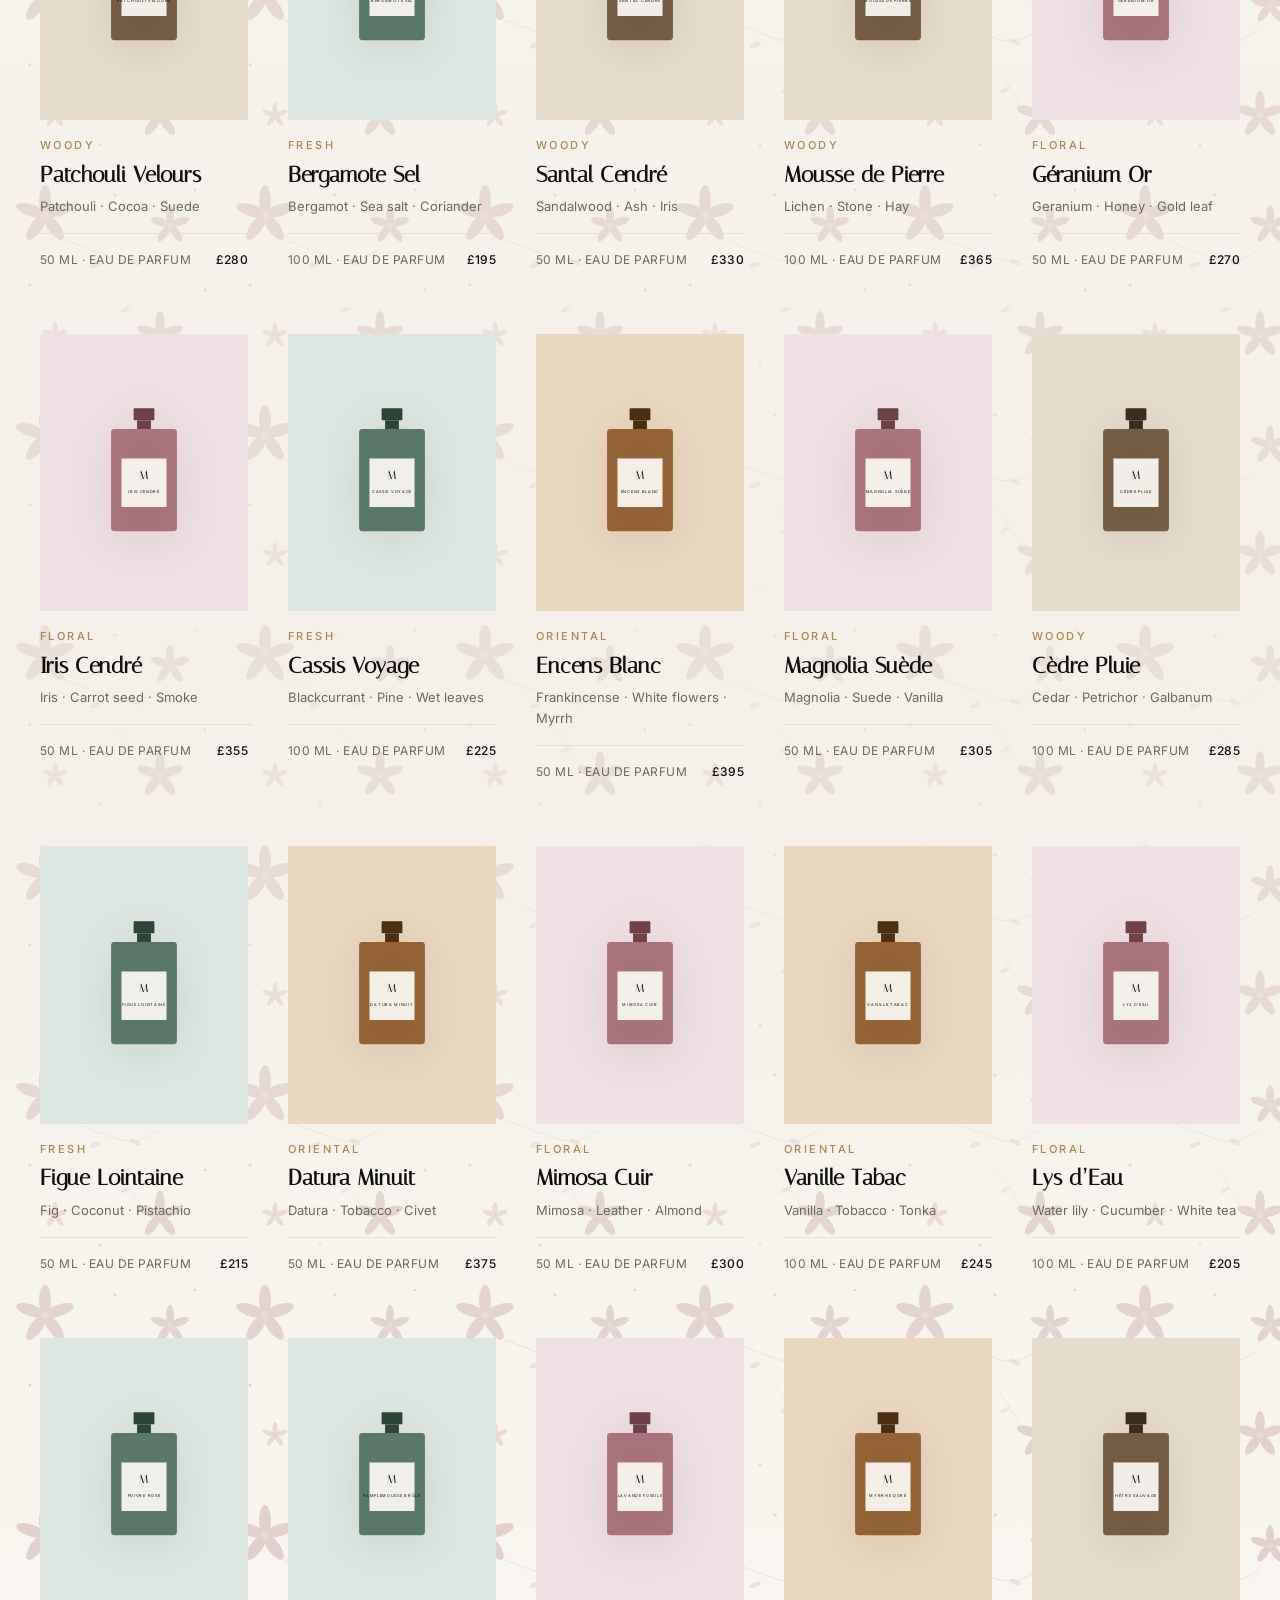
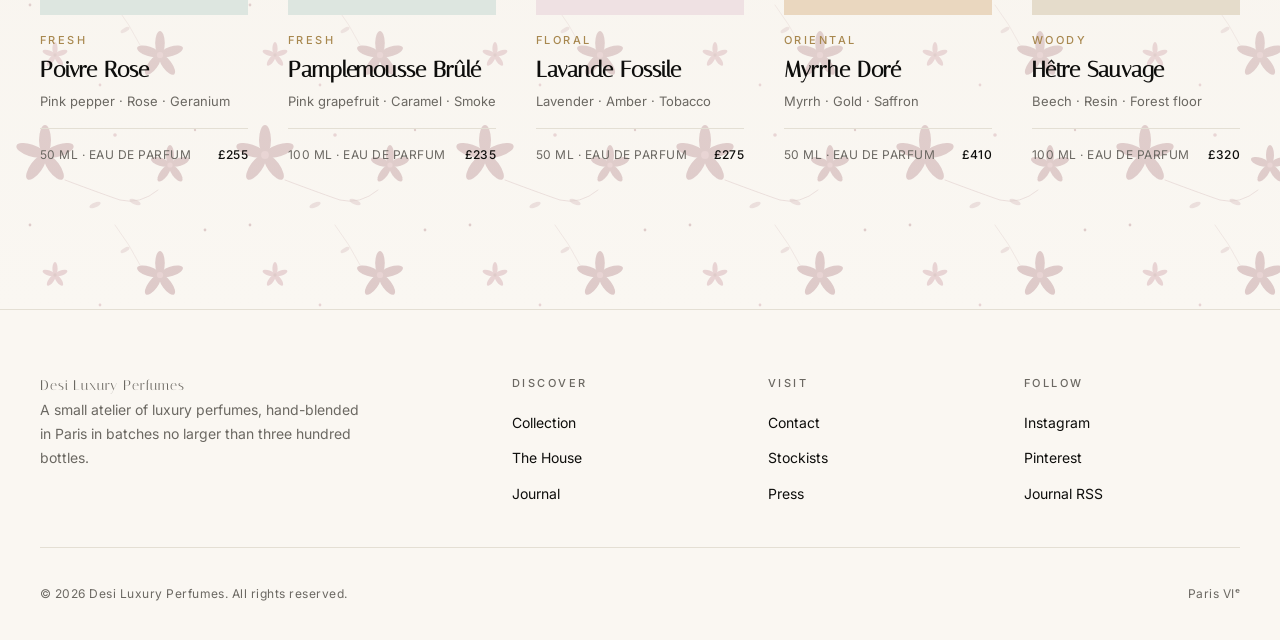
==== commit 04a92ba6: "Rebrand Maison → Desi Luxury Perfumes Renamed across all 5 HTML pages: header logo, footer wordmark," ====
--- a/collection.html
+++ b/collection.html
@@ -4,8 +4,8 @@
   <meta charset="utf-8">
   <meta name="viewport" content="width=device-width, initial-scale=1, viewport-fit=cover">
   <meta name="theme-color" content="#FAF7F2">
-  <title>The Collection — Maison</title>
-  <meta name="description" content="The full Maison collection: thirty compositions across floral, woody, oriental and fresh families.">
+  <title>The Collection — Desi Luxury Perfumes</title>
+  <meta name="description" content="The full Desi Luxury Perfumes collection: thirty compositions across floral, woody, oriental and fresh families.">
 
   <link rel="preconnect" href="https://fonts.googleapis.com">
   <link rel="preconnect" href="https://fonts.gstatic.com" crossorigin>
@@ -31,7 +31,7 @@
           <li><a href="journal.html">Journal</a></li>
         </ul>
       </nav>
-      <a href="index.html" class="header__logo">Maison</a>
+      <a href="index.html" class="header__logo">Desi Luxury Perfumes</a>
       <div class="header__actions"><a href="contact.html">Contact</a></div>
     </div>
     <div class="header__panel">
@@ -67,7 +67,7 @@
     <div class="container">
       <div class="footer__cols">
         <div class="footer__col footer__brand">
-          <p class="footer__brand-wordmark">Maison</p>
+          <p class="footer__brand-wordmark">Desi Luxury Perfumes</p>
           <p>A small atelier of luxury perfumes, hand-blended in Paris in batches no larger than three hundred bottles.</p>
         </div>
         <div class="footer__col">
@@ -96,7 +96,7 @@
         </div>
       </div>
       <div class="footer__base">
-        <p>© 2026 Maison. All rights reserved.</p>
+        <p>© 2026 Desi Luxury Perfumes. All rights reserved.</p>
         <p>Paris VIᵉ</p>
       </div>
     </div>
--- a/assets/tokens.css
+++ b/assets/tokens.css
@@ -18,13 +18,13 @@
   --ls-button: 0.16em;
   --ls-meta: 0.04em;
 
-  --ink: {{ settings.color_ink | default: '#0E0E0C' }};
-  --paper: {{ settings.color_paper | default: '#FAF7F2' }};
-  --paper-alt: {{ settings.color_paper_alt | default: '#F1ECE3' }};
-  --champagne: {{ settings.color_champagne | default: '#C9A96E' }};
-  --champagne-deep: {{ settings.color_champagne_deep | default: '#A8884F' }};
-  --smoke: {{ settings.color_smoke | default: '#6B6862' }};
-  --hairline: {{ settings.color_hairline | default: '#E4DFD4' }};
+  --ink: #0E0E0C;
+  --paper: #FAF7F2;
+  --paper-alt: #F1ECE3;
+  --champagne: #C9A96E;
+  --champagne-deep: #A8884F;
+  --smoke: #6B6862;
+  --hairline: #E4DFD4;
   --error: #8C2A1F;
 
   --space-1: 4px;
@@ -36,10 +36,10 @@
   --space-7: 96px;
   --space-8: 144px;
 
-  --container: {{ settings.page_width | default: 1440 }}px;
+  --container: 1440px;
   --gutter: 40px;
   --gutter-mobile: 20px;
-  --section-y: {{ settings.section_padding | default: 144 }}px;
+  --section-y: 144px;
   --section-y-mobile: 80px;
 
   --hairline-w: 1px;
@@ -72,9 +72,13 @@
 body {
   margin: 0;
   background-color: var(--paper);
-  background-image: url("data:image/svg+xml;utf8,%3Csvg xmlns='http://www.w3.org/2000/svg' viewBox='0 0 160 160' width='160' height='160'%3E%3Cg fill='none' stroke='%23C9A96E' stroke-width='0.8' stroke-linecap='round' opacity='0.16'%3E%3Cg transform='translate(40 40)'%3E%3Cellipse cx='0' cy='-10' rx='3.2' ry='9'/%3E%3Cellipse cx='0' cy='-10' rx='3.2' ry='9' transform='rotate(72)'/%3E%3Cellipse cx='0' cy='-10' rx='3.2' ry='9' transform='rotate(144)'/%3E%3Cellipse cx='0' cy='-10' rx='3.2' ry='9' transform='rotate(216)'/%3E%3Cellipse cx='0' cy='-10' rx='3.2' ry='9' transform='rotate(288)'/%3E%3Ccircle cx='0' cy='0' r='1.6' fill='%23C9A96E' stroke='none'/%3E%3C/g%3E%3Cg transform='translate(120 120)'%3E%3Cellipse cx='0' cy='-10' rx='3.2' ry='9'/%3E%3Cellipse cx='0' cy='-10' rx='3.2' ry='9' transform='rotate(72)'/%3E%3Cellipse cx='0' cy='-10' rx='3.2' ry='9' transform='rotate(144)'/%3E%3Cellipse cx='0' cy='-10' rx='3.2' ry='9' transform='rotate(216)'/%3E%3Cellipse cx='0' cy='-10' rx='3.2' ry='9' transform='rotate(288)'/%3E%3Ccircle cx='0' cy='0' r='1.6' fill='%23C9A96E' stroke='none'/%3E%3C/g%3E%3C/g%3E%3C/svg%3E");
-  background-repeat: repeat;
-  background-size: 160px 160px;
+  background-image:
+    url("data:image/svg+xml;utf8,%3Csvg xmlns='http://www.w3.org/2000/svg' viewBox='0 0 220 220' width='220' height='220'%3E%3Cg opacity='0.32'%3E%3Cg transform='translate(45 55) scale(1.5)'%3E%3Cellipse cx='0' cy='-10' rx='4' ry='10' fill='%23a26a72'/%3E%3Cellipse cx='0' cy='-10' rx='4' ry='10' fill='%23a26a72' transform='rotate(72)'/%3E%3Cellipse cx='0' cy='-10' rx='4' ry='10' fill='%23a26a72' transform='rotate(144)'/%3E%3Cellipse cx='0' cy='-10' rx='4' ry='10' fill='%23a26a72' transform='rotate(216)'/%3E%3Cellipse cx='0' cy='-10' rx='4' ry='10' fill='%23a26a72' transform='rotate(288)'/%3E%3Ccircle r='2.6' fill='%23c08591'/%3E%3C/g%3E%3Cg transform='translate(170 65)'%3E%3Cellipse cx='0' cy='-10' rx='4' ry='10' fill='%23a26a72'/%3E%3Cellipse cx='0' cy='-10' rx='4' ry='10' fill='%23a26a72' transform='rotate(72)'/%3E%3Cellipse cx='0' cy='-10' rx='4' ry='10' fill='%23a26a72' transform='rotate(144)'/%3E%3Cellipse cx='0' cy='-10' rx='4' ry='10' fill='%23a26a72' transform='rotate(216)'/%3E%3Cellipse cx='0' cy='-10' rx='4' ry='10' fill='%23a26a72' transform='rotate(288)'/%3E%3Ccircle r='2.6' fill='%23c08591'/%3E%3C/g%3E%3Cg transform='translate(160 175) scale(1.2)'%3E%3Cellipse cx='0' cy='-10' rx='4' ry='10' fill='%23a26a72'/%3E%3Cellipse cx='0' cy='-10' rx='4' ry='10' fill='%23a26a72' transform='rotate(72)'/%3E%3Cellipse cx='0' cy='-10' rx='4' ry='10' fill='%23a26a72' transform='rotate(144)'/%3E%3Cellipse cx='0' cy='-10' rx='4' ry='10' fill='%23a26a72' transform='rotate(216)'/%3E%3Cellipse cx='0' cy='-10' rx='4' ry='10' fill='%23a26a72' transform='rotate(288)'/%3E%3Ccircle r='2.6' fill='%23c08591'/%3E%3C/g%3E%3Cg transform='translate(55 175) scale(0.65)'%3E%3Cellipse cx='0' cy='-10' rx='4' ry='10' fill='%23c08591'/%3E%3Cellipse cx='0' cy='-10' rx='4' ry='10' fill='%23c08591' transform='rotate(72)'/%3E%3Cellipse cx='0' cy='-10' rx='4' ry='10' fill='%23c08591' transform='rotate(144)'/%3E%3Cellipse cx='0' cy='-10' rx='4' ry='10' fill='%23c08591' transform='rotate(216)'/%3E%3Cellipse cx='0' cy='-10' rx='4' ry='10' fill='%23c08591' transform='rotate(288)'/%3E%3Ccircle r='2.6' fill='%23a26a72'/%3E%3C/g%3E%3Cpath d='M65 80 Q105 95 120 100 Q140 105 158 90' stroke='%23a26a72' stroke-width='0.8' fill='none' stroke-linecap='round' opacity='0.7'/%3E%3Cpath d='M115 125 Q130 145 140 165' stroke='%23a26a72' stroke-width='0.7' fill='none' stroke-linecap='round' opacity='0.55'/%3E%3Cellipse cx='95' cy='105' rx='6' ry='2.4' fill='%23a26a72' opacity='0.55' transform='rotate(-22 95 105)'/%3E%3Cellipse cx='135' cy='102' rx='6' ry='2.4' fill='%23a26a72' opacity='0.55' transform='rotate(22 135 102)'/%3E%3Cellipse cx='125' cy='150' rx='5' ry='2' fill='%23a26a72' opacity='0.5' transform='rotate(-30 125 150)'/%3E%3Ccircle cx='115' cy='35' r='1.8' fill='%23c08591'/%3E%3Ccircle cx='30' cy='125' r='1.4' fill='%23a26a72'/%3E%3Ccircle cx='205' cy='130' r='1.4' fill='%23a26a72'/%3E%3Ccircle cx='100' cy='205' r='1.4' fill='%23c08591'/%3E%3Ccircle cx='195' cy='30' r='1.2' fill='%23a26a72'/%3E%3C/g%3E%3C/svg%3E"),
+    radial-gradient(ellipse 90% 60% at 50% 0%, rgba(196, 144, 152, 0.22), transparent 65%),
+    radial-gradient(ellipse 70% 40% at 100% 100%, rgba(196, 144, 152, 0.14), transparent 60%);
+  background-repeat: repeat, no-repeat, no-repeat;
+  background-size: 220px 220px, 100% 720px, 100% 600px;
+  background-attachment: scroll, fixed, fixed;
   color: var(--ink);
   font-family: var(--font-sans);
   font-size: var(--type-body);
--- a/assets/site.css
+++ b/assets/site.css
@@ -23,9 +23,18 @@
 .header__logo {
   justify-self: center;
   font-family: var(--font-display);
-  font-size: 28px;
-  letter-spacing: 0.04em;
+  font-size: clamp(15px, 2.4vw, 22px);
+  letter-spacing: 0.08em;
   line-height: 1;
+  text-align: center;
+  white-space: nowrap;
+}
+
+@media (max-width: 480px) {
+  .header__logo {
+    font-size: 13px;
+    letter-spacing: 0.06em;
+  }
 }
 
 .header__wordmark {
@@ -501,7 +510,8 @@
 
 .footer__brand-wordmark {
   font-family: var(--font-display);
-  font-size: 32px;
+  font-size: 26px;
+  letter-spacing: 0.06em;
   margin: 0 0 var(--space-2);
 }
 
